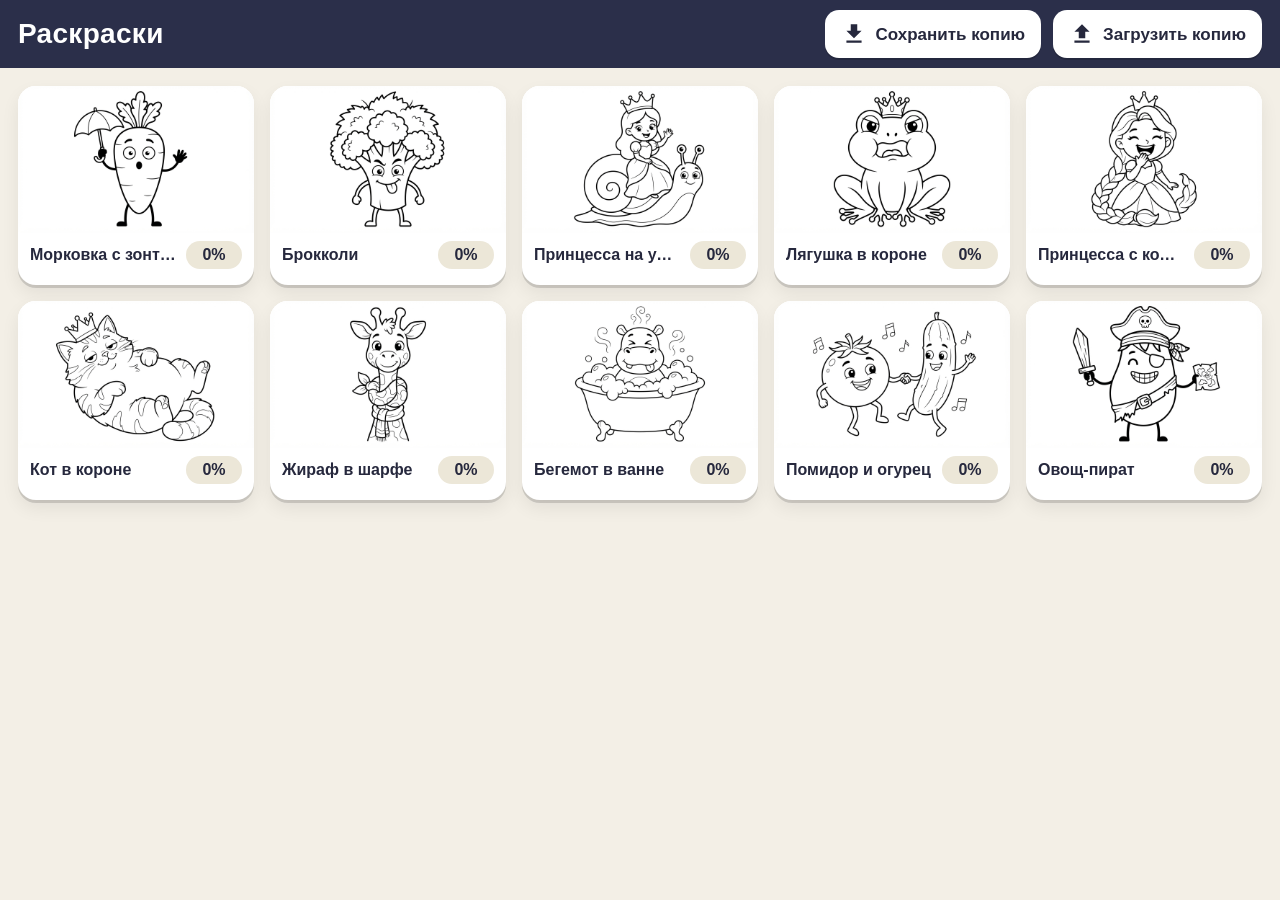
==== index.html @ 7105adc5 "Раскраски: PWA для раскрашивания и рисования по цифрам Co-Authored-By: Claude Sonnet 5.5 <noreply@an" ====
<!doctype html>
<html lang="ru">
<head>
<meta charset="utf-8">
<meta name="viewport" content="width=device-width, initial-scale=1, maximum-scale=1, user-scalable=no, viewport-fit=cover">
<meta name="theme-color" content="#2b2f4a">
<meta name="mobile-web-app-capable" content="yes">
<meta name="apple-mobile-web-app-capable" content="yes">
<title>Раскраски</title>
<link rel="manifest" href="manifest.json">
<link rel="icon" href="icons/icon-192.png" type="image/png">
<link rel="apple-touch-icon" href="icons/icon-192.png">
<link rel="stylesheet" href="css/style.css">
</head>
<body>

<!-- ============ Галерея ============ -->
<section id="gallery" class="screen">
  <header class="gbar">
    <h1>Раскраски</h1>
    <span id="offline-badge" class="badge" hidden>Работает без интернета</span>
    <div class="spacer"></div>
    <button id="btn-export" class="btn"><svg viewBox="0 0 24 24"><path d="M19 9h-4V3H9v6H5l7 7 7-7zM5 18v2h14v-2H5z"/></svg><span>Сохранить копию</span></button>
    <button id="btn-import" class="btn"><svg viewBox="0 0 24 24"><path d="M9 16h6v-6h4l-7-7-7 7h4zm-4 2h14v2H5z"/></svg><span>Загрузить копию</span></button>
    <input id="file-import" type="file" accept=".json,application/json" hidden>
  </header>
  <main id="grid" class="grid"></main>
</section>

<!-- ============ Раскраска ============ -->
<section id="paint" class="screen" hidden>
  <div class="stage">
    <div class="topbar">
      <button id="btn-back" class="btn"><svg viewBox="0 0 24 24"><path d="M20 11H7.83l5.59-5.59L12 4l-8 8 8 8 1.41-1.41L7.83 13H20v-2z"/></svg><span>Галерея</span></button>
      <button id="btn-undo" class="btn" aria-label="Отмена"><svg viewBox="0 0 24 24"><path d="M12.5 8c-2.65 0-5.05.99-6.9 2.6L2 7v9h9l-3.62-3.62c1.39-1.16 3.16-1.88 5.12-1.88 3.54 0 6.55 2.31 7.6 5.5l2.37-.78C21.08 11.03 17.15 8 12.5 8z"/></svg><span>Отмена</span></button>
      <button id="btn-redo" class="btn" aria-label="Повтор"><svg viewBox="0 0 24 24"><path d="M18.4 10.6C16.55 8.99 14.15 8 11.5 8c-4.65 0-8.58 3.03-9.96 7.22L3.9 16c1.05-3.19 4.05-5.5 7.6-5.5 1.95 0 3.73.72 5.12 1.88L13 16h9V7l-3.6 3.6z"/></svg><span>Повтор</span></button>
      <div class="seg" role="group" aria-label="Режим">
        <button id="mode-free" class="segbtn on">Свободно</button>
        <button id="mode-num" class="segbtn">По цифрам</button>
      </div>
      <button id="btn-hint" class="btn accent" aria-label="Подсказка"><svg viewBox="0 0 24 24"><path d="M9 21c0 .55.45 1 1 1h4c.55 0 1-.45 1-1v-1H9v1zm3-19C8.14 2 5 5.14 5 9c0 2.38 1.19 4.47 3 5.74V17c0 .55.45 1 1 1h6c.55 0 1-.45 1-1v-2.26c1.81-1.27 3-3.36 3-5.74 0-3.86-3.14-7-7-7z"/></svg><span>Подсказка</span></button>
      <div class="spacer"></div>
      <span id="pct" class="pct">0%</span>
      <button id="btn-clear" class="btn" aria-label="Очистить"><svg viewBox="0 0 24 24"><path d="M6 19c0 1.1.9 2 2 2h8c1.1 0 2-.9 2-2V7H6v12zM19 4h-3.5l-1-1h-5l-1 1H5v2h14V4z"/></svg></button>
    </div>
    <div id="host" class="canvas-host">
      <canvas id="cv"></canvas>
      <div class="zoombtns">
        <button id="z-in" class="btn sq" aria-label="Приблизить"><svg viewBox="0 0 24 24"><path d="M19 13h-6v6h-2v-6H5v-2h6V5h2v6h6v2z"/></svg></button>
        <button id="z-out" class="btn sq" aria-label="Отдалить"><svg viewBox="0 0 24 24"><path d="M19 13H5v-2h14v2z"/></svg></button>
        <button id="z-fit" class="btn sq" aria-label="Сбросить масштаб"><svg viewBox="0 0 24 24"><path d="M7 14H5v5h5v-2H7v-3zm-2-4h2V7h3V5H5v5zm12 7h-3v2h5v-5h-2v3zM14 5v2h3v3h2V5h-5z"/></svg></button>
      </div>
      <div id="loading" class="loading" hidden><div class="spinner"></div><div id="loading-text">Готовлю картинку…</div></div>
    </div>
  </div>
  <aside id="palette" class="panel" aria-label="Палитра"></aside>
</section>

<div id="toast" class="toast" role="status" aria-live="polite"></div>

<div id="modal" class="modal" hidden>
  <div class="dialog">
    <h2 id="modal-title"></h2>
    <p id="modal-text"></p>
    <div class="dlg-btns">
      <button id="modal-cancel" class="btn">Отмена</button>
      <button id="modal-ok" class="btn accent">Да</button>
    </div>
  </div>
</div>

<script type="module" src="js/main.js"></script>
</body>
</html>
---- css/style.css ----
:root {
  --bg: #f3efe6;
  --ink: #26283d;
  --bar: #2b2f4a;
  --bar-ink: #ffffff;
  --btn: #ffffff;
  --btn-ink: #26283d;
  --accent: #ff8a3d;
  --accent-ink: #ffffff;
  --ok: #2e9e4f;
  --line: #d9d3c3;
  --cell: clamp(48px, 6.6vh, 60px);
}
* { box-sizing: border-box; -webkit-tap-highlight-color: transparent; }
html, body { margin: 0; height: 100%; overflow: hidden; background: var(--bg); color: var(--ink);
  font-family: "Segoe UI", Roboto, "Helvetica Neue", Arial, sans-serif; overscroll-behavior: none;
  -webkit-user-select: none; user-select: none; touch-action: manipulation; }
[hidden] { display: none !important; }
.screen { position: absolute; inset: 0; display: flex; }
svg { width: 26px; height: 26px; fill: currentColor; flex: none; }

/* ---------- кнопки ---------- */
.btn { display: inline-flex; align-items: center; justify-content: center; gap: 8px; min-height: 48px; min-width: 48px;
  padding: 0 16px; border: 0; border-radius: 14px; background: var(--btn); color: var(--btn-ink);
  font-family: inherit; font-size: 17px; font-weight: 600; line-height: 1; box-shadow: 0 2px 0 rgba(0,0,0,.18); cursor: pointer; white-space: nowrap; }
.btn:active { transform: translateY(1px); box-shadow: none; }
.btn[disabled] { opacity: .35; pointer-events: none; }
.btn.accent { background: var(--accent); color: var(--accent-ink); }
.btn.sq { padding: 0; width: 52px; min-height: 52px; border-radius: 14px; }

/* ---------- галерея ---------- */
#gallery { flex-direction: column; }
.gbar { display: flex; align-items: center; gap: 12px; padding: 10px 18px; background: var(--bar); color: var(--bar-ink); min-height: 68px; }
.gbar h1 { margin: 0; font-size: 28px; font-weight: 800; letter-spacing: .3px; }
.badge { background: rgba(255,255,255,.16); border-radius: 999px; padding: 6px 12px; font-size: 14px; }
.spacer { flex: 1; }
.grid { flex: 1; overflow-y: auto; padding: 18px; display: grid; gap: 16px;
  grid-template-columns: repeat(auto-fill, minmax(210px, 1fr)); align-content: start; }
.tile { position: relative; display: flex; flex-direction: column; padding: 0; border: 0; background: #fff; border-radius: 18px;
  overflow: hidden; box-shadow: 0 3px 0 rgba(0,0,0,.14), 0 8px 18px rgba(0,0,0,.07); cursor: pointer; font-family: inherit; color: inherit; text-align: left; }
.tile:active { transform: scale(.985); }
.tile .thumb { aspect-ratio: 1312 / 816; width: 100%; display: block; object-fit: cover; background: #fff; }
.tile .meta { width: 100%; min-width: 0; display: flex; align-items: center; gap: 10px; padding: 8px 12px 10px; }
.tile .name { flex: 1; min-width: 0; font-size: 16px; font-weight: 600; white-space: nowrap; overflow: hidden; text-overflow: ellipsis; }
.tile .pbadge { flex: none; white-space: nowrap; min-width: 56px; text-align: center; padding: 5px 8px; border-radius: 999px; background: #ece7d8; font-weight: 800; font-size: 16px; }
.tile.started .pbadge { background: #ffe2c7; }
.tile.done .pbadge { background: var(--ok); color: #fff; }
.tile .bar { height: 6px; background: #ece7d8; }
.tile .bar i { display: block; height: 100%; width: 0; background: var(--accent); }
.tile.done .bar i { background: var(--ok); }

/* ---------- экран раскраски ---------- */
#paint { flex-direction: row; }
.stage { flex: 1; min-width: 0; display: flex; flex-direction: column; }
.topbar { display: flex; align-items: center; gap: 10px; padding: 8px 12px; background: var(--bar); min-height: 66px; flex-wrap: nowrap; overflow-x: auto; }
.pct { color: #fff; font-weight: 800; font-size: 20px; min-width: 56px; text-align: right; }
.seg { display: inline-flex; background: rgba(255,255,255,.16); border-radius: 16px; padding: 4px; gap: 4px; }
.segbtn { min-height: 48px; padding: 0 16px; border: 0; border-radius: 12px; background: transparent; color: #fff; font-family: inherit; font-size: 17px; font-weight: 700; line-height: 1; cursor: pointer; white-space: nowrap; }
.segbtn.on { background: #fff; color: var(--ink); }
.canvas-host { position: relative; flex: 1; min-height: 0; background: #cfd4dc; overflow: hidden; }
.canvas-host.shake { animation: shake .32s linear; }
@keyframes shake { 0%,100% { transform: translateX(0); } 20% { transform: translateX(-9px); } 40% { transform: translateX(8px); } 60% { transform: translateX(-6px); } 80% { transform: translateX(4px); } }
#cv { position: absolute; inset: 0; width: 100%; height: 100%; touch-action: none; display: block; }
.zoombtns { position: absolute; left: 12px; bottom: 12px; display: flex; flex-direction: column; gap: 8px; }
.zoombtns .btn { opacity: .92; }
.loading { position: absolute; inset: 0; display: flex; flex-direction: column; align-items: center; justify-content: center; gap: 14px;
  background: rgba(243,239,230,.92); font-size: 20px; font-weight: 600; }
.spinner { width: 46px; height: 46px; border: 5px solid #e3dcc9; border-top-color: var(--accent); border-radius: 50%; animation: spin .9s linear infinite; }
@keyframes spin { to { transform: rotate(360deg); } }

/* ---------- палитра ---------- */
.panel { width: calc(var(--cell) * 4 + 12px * 2 + 8px * 3 + 6px); flex: none; background: #fbf8f1; border-left: 2px solid var(--line);
  padding: 10px 12px; overflow-y: auto; display: grid; grid-template-columns: repeat(4, var(--cell)); grid-auto-rows: var(--cell);
  gap: 8px; align-content: start; justify-content: center; }
.panel.numbers .sw { font-size: 24px; font-weight: 800; }
.sw { position: relative; border: 3px solid rgba(0,0,0,.14); border-radius: 14px; padding: 0; cursor: pointer; display: flex; align-items: center; justify-content: center;
  font-family: inherit; box-shadow: 0 2px 0 rgba(0,0,0,.14); }
.sw:active { transform: translateY(1px); }
.sw.sel { border-color: #fff; outline: 4px solid var(--ink); outline-offset: -1px; z-index: 1; }
.sw .left { position: absolute; right: 3px; bottom: 2px; font-size: 11px; font-weight: 700; padding: 1px 4px; border-radius: 8px; background: rgba(255,255,255,.85); color: #222; }
.sw.done { opacity: .45; }
.sw.done .left { background: var(--ok); color: #fff; }
.sw.pulse { animation: pulse .5s ease 2; }
@keyframes pulse { 50% { transform: scale(1.18); } }
.sw.custom { background: conic-gradient(red, yellow, lime, aqua, blue, magenta, red); overflow: hidden; }
.sw.custom input { position: absolute; inset: 0; width: 100%; height: 100%; opacity: 0; cursor: pointer; border: 0; padding: 0; }
.sw.custom svg { fill: #fff; filter: drop-shadow(0 0 3px rgba(0,0,0,.8)); pointer-events: none; }

/* ---------- прочее ---------- */
.toast { position: fixed; left: 50%; bottom: 28px; transform: translate(-50%, 20px); background: rgba(30,32,50,.94); color: #fff; padding: 14px 22px;
  border-radius: 16px; font-size: 18px; font-weight: 600; opacity: 0; pointer-events: none; transition: opacity .2s, transform .2s; z-index: 50; max-width: 80vw; text-align: center; }
.toast.show { opacity: 1; transform: translate(-50%, 0); }
.modal { position: fixed; inset: 0; background: rgba(20,22,40,.55); display: flex; align-items: center; justify-content: center; z-index: 60; }
.dialog { background: #fff; border-radius: 22px; padding: 24px 26px; width: min(520px, 90vw); box-shadow: 0 20px 60px rgba(0,0,0,.4); }
.dialog h2 { margin: 0 0 8px; font-size: 24px; }
.dialog p { margin: 0 0 20px; font-size: 18px; line-height: 1.35; }
.dlg-btns { display: flex; justify-content: flex-end; gap: 12px; }
.dlg-btns .btn { box-shadow: 0 2px 0 rgba(0,0,0,.25); border: 2px solid #e7e1d1; }
.dlg-btns .btn.accent { border-color: transparent; }

@media (max-width: 1100px) { .topbar .btn span { display: none; } .topbar #btn-back span { display: inline; } }
@media (max-width: 820px) { .panel { --cell: 48px; } .gbar .btn span { display: none; } }

/* ---------- инструменты и эффекты ---------- */
.sec { grid-column: 1 / -1; align-self: end; padding: 2px 2px 0; font-size: 13px; font-weight: 800; letter-spacing: .6px;
  text-transform: uppercase; color: #77748a; height: auto; }
.sw.tool { background: #fff; color: var(--ink); }
.sw.tool svg { width: 30px; height: 30px; }
.sw .dot { display: block; background: var(--ink); border-radius: 50%; }
.sw.fx { --cur: #e53935; font-size: 26px; line-height: 1; color: #fff; text-shadow: 0 0 3px rgba(0,0,0,.45); }
.fx-plain { background: var(--cur); }
.fx-glitter {
  background:
    radial-gradient(circle at 24% 28%, #fff 0 2px, transparent 3px),
    radial-gradient(circle at 74% 24%, #fff 0 1.5px, transparent 2.5px),
    radial-gradient(circle at 60% 72%, #ffe27a 0 2.5px, transparent 3.5px),
    radial-gradient(circle at 22% 76%, #fff 0 1.5px, transparent 2.5px),
    radial-gradient(circle at 84% 62%, #fff 0 1.5px, transparent 2.5px),
    var(--cur);
}
.fx-rainbow { background: linear-gradient(135deg, #ff3b3b, #ff9a1f, #ffe135, #4cd964, #35c8ff, #6b5bff, #c453ff); }
.fx-hearts, .fx-stars { background: #fde8ef; background: color-mix(in srgb, var(--cur) 22%, white); color: var(--cur); text-shadow: none; }
.fx-gold { background: linear-gradient(135deg, #9a7418, #e8c25a 35%, #fff1a8 55%, #e8c25a 75%, #9a7418); }
.fx-silver { background: linear-gradient(135deg, #8d949e, #dfe3e8 35%, #fff 55%, #dfe3e8 75%, #8d949e); }
.fx-pearl { background: linear-gradient(135deg, #ffd1e8, #d8c8ff 28%, #c4f0ff 52%, #d4ffe8 74%, #fff3c4); }
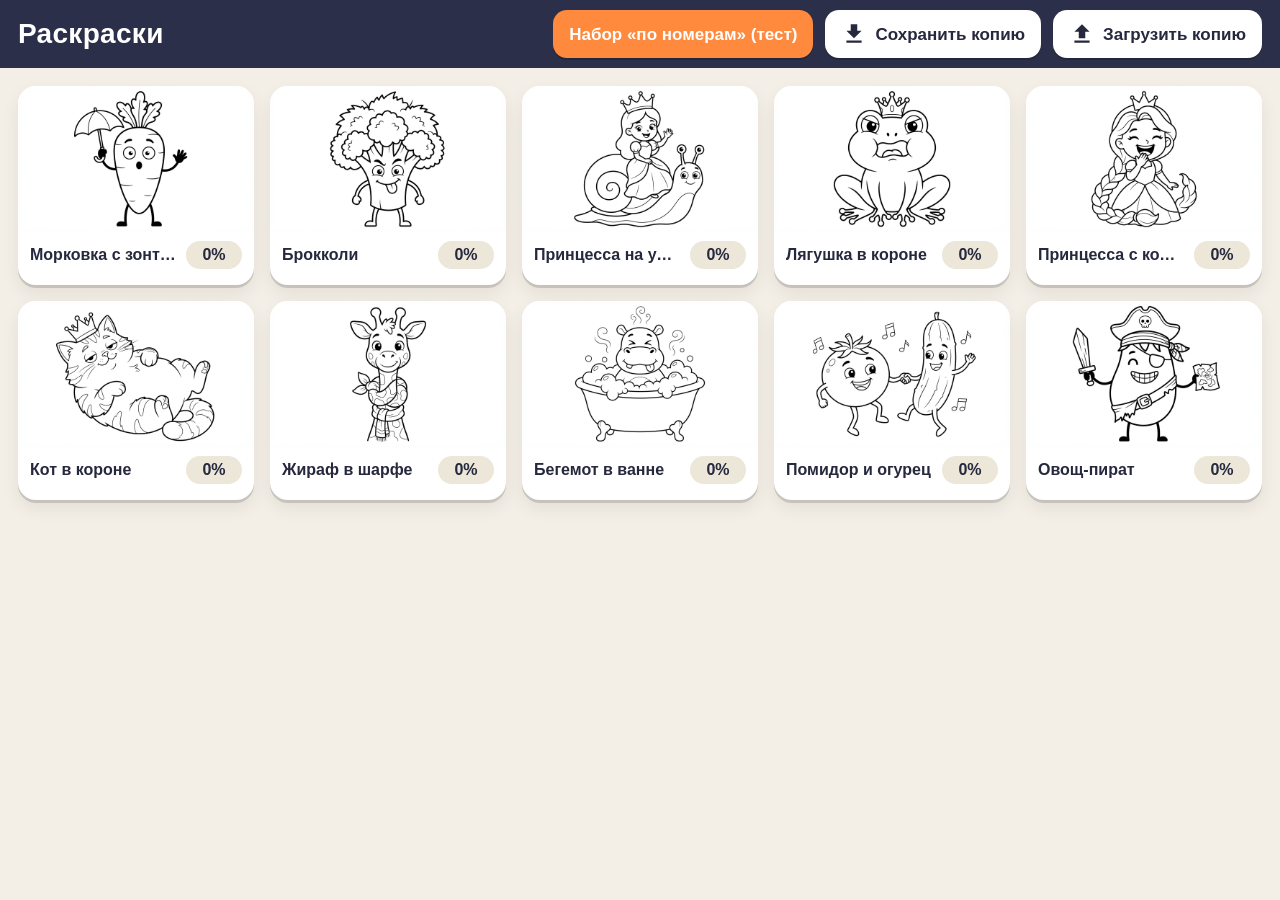
==== commit 69a75366: "Вариант «набор»: рисуем по номерам кистью, рамка, цветные контуры, 10 баночек Co-Authored-By: Claude" ====
--- a/index.html
+++ b/index.html
@@ -20,6 +20,7 @@
     <h1>Раскраски</h1>
     <span id="offline-badge" class="badge" hidden>Работает без интернета</span>
     <div class="spacer"></div>
+    <a class="btn accent" href="kit.html">Набор «по номерам» (тест)</a>
     <button id="btn-export" class="btn"><svg viewBox="0 0 24 24"><path d="M19 9h-4V3H9v6H5l7 7 7-7zM5 18v2h14v-2H5z"/></svg><span>Сохранить копию</span></button>
     <button id="btn-import" class="btn"><svg viewBox="0 0 24 24"><path d="M9 16h6v-6h4l-7-7-7 7h4zm-4 2h14v2H5z"/></svg><span>Загрузить копию</span></button>
     <input id="file-import" type="file" accept=".json,application/json" hidden>
--- a/css/style.css
+++ b/css/style.css
@@ -123,3 +123,4 @@
 .fx-gold { background: linear-gradient(135deg, #9a7418, #e8c25a 35%, #fff1a8 55%, #e8c25a 75%, #9a7418); }
 .fx-silver { background: linear-gradient(135deg, #8d949e, #dfe3e8 35%, #fff 55%, #dfe3e8 75%, #8d949e); }
 .fx-pearl { background: linear-gradient(135deg, #ffd1e8, #d8c8ff 28%, #c4f0ff 52%, #d4ffe8 74%, #fff3c4); }
+a.btn { text-decoration: none; }
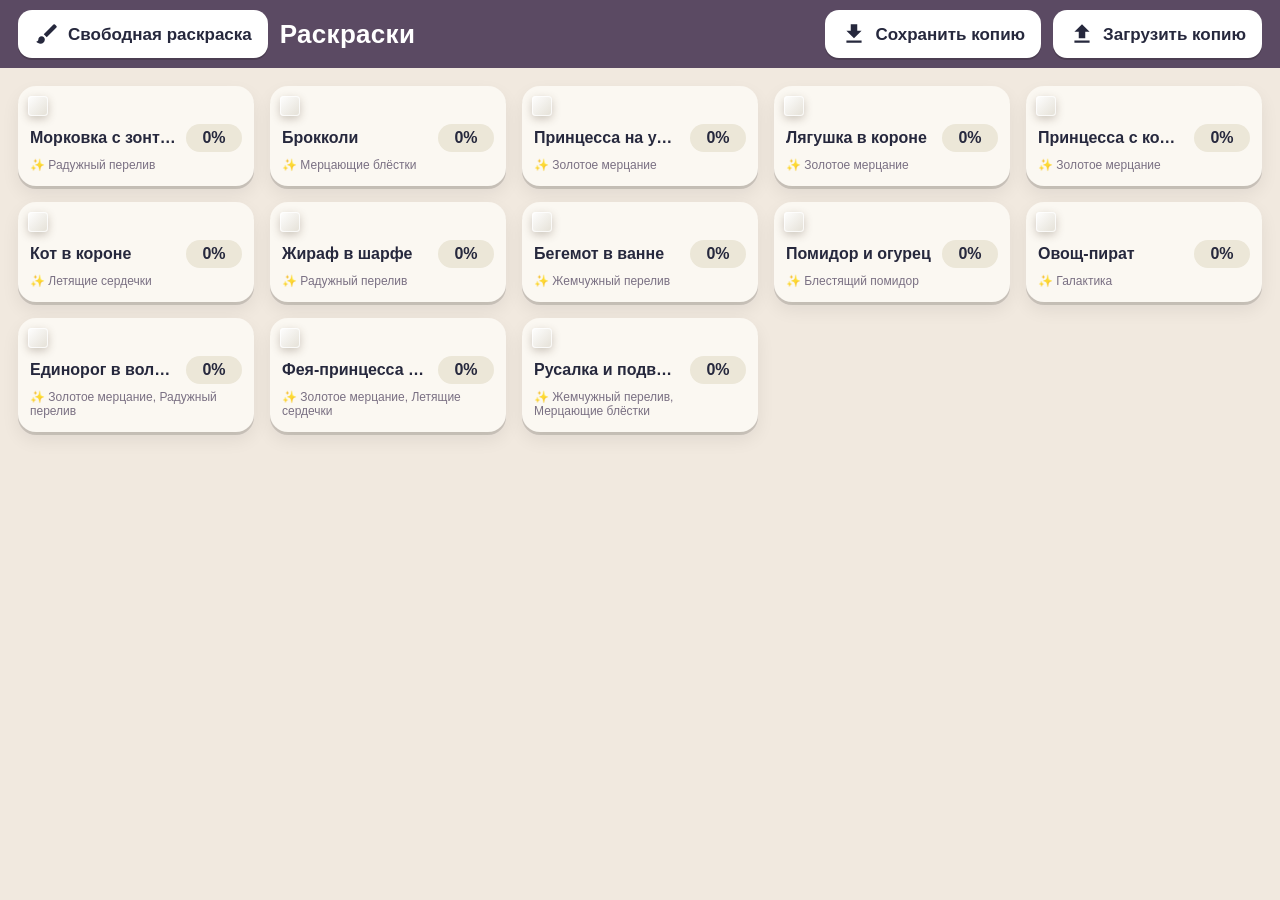
==== commit 168cbe0a: "Три новые картинки, боевое приложение: раскраски по номерам как главная, свободная раскраска в free." ====
--- a/index.html
+++ b/index.html
@@ -3,41 +3,42 @@
 <head>
 <meta charset="utf-8">
 <meta name="viewport" content="width=device-width, initial-scale=1, maximum-scale=1, user-scalable=no, viewport-fit=cover">
-<meta name="theme-color" content="#2b2f4a">
+<meta name="theme-color" content="#5b4a63">
 <meta name="mobile-web-app-capable" content="yes">
-<meta name="apple-mobile-web-app-capable" content="yes">
 <title>Раскраски</title>
 <link rel="manifest" href="manifest.json">
 <link rel="icon" href="icons/icon-192.png" type="image/png">
-<link rel="apple-touch-icon" href="icons/icon-192.png">
 <link rel="stylesheet" href="css/style.css">
+<link rel="stylesheet" href="css/kit.css">
 </head>
-<body>
+<body class="kit">
 
-<!-- ============ Галерея ============ -->
+<!-- ============ Галерея набора ============ -->
 <section id="gallery" class="screen">
   <header class="gbar">
+    <a class="btn" href="free.html" aria-label="Свободная раскраска"><svg viewBox="0 0 24 24"><path d="M7 14c-1.66 0-3 1.34-3 3 0 1.31-1.16 2-2 2 .92 1.22 2.49 2 4 2 2.21 0 4-1.79 4-4 0-1.66-1.34-3-3-3zm13.71-9.37l-1.34-1.34a.996.996 0 0 0-1.41 0L9 12.25 11.75 15l8.96-8.96a.996.996 0 0 0 0-1.41z"/></svg><span>Свободная раскраска</span></a>
     <h1>Раскраски</h1>
     <span id="offline-badge" class="badge" hidden>Работает без интернета</span>
     <div class="spacer"></div>
-    <a class="btn accent" href="kit.html">Набор «по номерам» (тест)</a>
     <button id="btn-export" class="btn"><svg viewBox="0 0 24 24"><path d="M19 9h-4V3H9v6H5l7 7 7-7zM5 18v2h14v-2H5z"/></svg><span>Сохранить копию</span></button>
     <button id="btn-import" class="btn"><svg viewBox="0 0 24 24"><path d="M9 16h6v-6h4l-7-7-7 7h4zm-4 2h14v2H5z"/></svg><span>Загрузить копию</span></button>
     <input id="file-import" type="file" accept=".json,application/json" hidden>
   </header>
-  <main id="grid" class="grid"></main>
+  <main id="grid" class="grid kitgrid"></main>
 </section>
 
-<!-- ============ Раскраска ============ -->
+<!-- ============ Холст ============ -->
 <section id="paint" class="screen" hidden>
   <div class="stage">
     <div class="topbar">
       <button id="btn-back" class="btn"><svg viewBox="0 0 24 24"><path d="M20 11H7.83l5.59-5.59L12 4l-8 8 8 8 1.41-1.41L7.83 13H20v-2z"/></svg><span>Галерея</span></button>
       <button id="btn-undo" class="btn" aria-label="Отмена"><svg viewBox="0 0 24 24"><path d="M12.5 8c-2.65 0-5.05.99-6.9 2.6L2 7v9h9l-3.62-3.62c1.39-1.16 3.16-1.88 5.12-1.88 3.54 0 6.55 2.31 7.6 5.5l2.37-.78C21.08 11.03 17.15 8 12.5 8z"/></svg><span>Отмена</span></button>
       <button id="btn-redo" class="btn" aria-label="Повтор"><svg viewBox="0 0 24 24"><path d="M18.4 10.6C16.55 8.99 14.15 8 11.5 8c-4.65 0-8.58 3.03-9.96 7.22L3.9 16c1.05-3.19 4.05-5.5 7.6-5.5 1.95 0 3.73.72 5.12 1.88L13 16h9V7l-3.6 3.6z"/></svg><span>Повтор</span></button>
-      <div class="seg" role="group" aria-label="Режим">
-        <button id="mode-free" class="segbtn on">Свободно</button>
-        <button id="mode-num" class="segbtn">По цифрам</button>
+      <div class="seg" role="group" aria-label="Инструмент">
+        <button class="segbtn tool" data-tool="b0" aria-label="Тонкая кисть"><i class="dot" style="width:10px;height:10px"></i></button>
+        <button class="segbtn tool" data-tool="b1" aria-label="Средняя кисть"><i class="dot" style="width:18px;height:18px"></i></button>
+        <button class="segbtn tool" data-tool="b2" aria-label="Толстая кисть"><i class="dot" style="width:28px;height:28px"></i></button>
+        <button class="segbtn tool" data-tool="fill" aria-label="Залить область"><svg viewBox="0 0 24 24"><path d="M16.56 8.94L7.62 0 6.21 1.41l2.38 2.38-5.15 5.15c-.59.59-.59 1.54 0 2.12l5.5 5.5c.29.29.68.44 1.06.44s.77-.15 1.06-.44l5.5-5.5c.59-.58.59-1.53 0-2.12zM5.21 10L10 5.21 14.79 10H5.21zM19 11.5s-2 2.17-2 3.5c0 1.1.9 2 2 2s2-.9 2-2c0-1.33-2-3.5-2-3.5z"/></svg></button>
       </div>
       <button id="btn-hint" class="btn accent" aria-label="Подсказка"><svg viewBox="0 0 24 24"><path d="M9 21c0 .55.45 1 1 1h4c.55 0 1-.45 1-1v-1H9v1zm3-19C8.14 2 5 5.14 5 9c0 2.38 1.19 4.47 3 5.74V17c0 .55.45 1 1 1h6c.55 0 1-.45 1-1v-2.26c1.81-1.27 3-3.36 3-5.74 0-3.86-3.14-7-7-7z"/></svg><span>Подсказка</span></button>
       <div class="spacer"></div>
@@ -49,12 +50,13 @@
       <div class="zoombtns">
         <button id="z-in" class="btn sq" aria-label="Приблизить"><svg viewBox="0 0 24 24"><path d="M19 13h-6v6h-2v-6H5v-2h6V5h2v6h6v2z"/></svg></button>
         <button id="z-out" class="btn sq" aria-label="Отдалить"><svg viewBox="0 0 24 24"><path d="M19 13H5v-2h14v2z"/></svg></button>
+        <button id="z-anim" class="btn sq" aria-label="Анимация красок" aria-pressed="true"><svg viewBox="0 0 24 24"><path d="M19 9l1.25-2.75L23 5l-2.75-1.25L19 1l-1.25 2.75L15 5l2.75 1.25L19 9zm-7.5.5L9 4 6.5 9.5 1 12l5.5 2.5L9 20l2.5-5.5L17 12l-5.5-2.5zM19 15l-1.25 2.75L15 19l2.75 1.25L19 23l1.25-2.75L23 19l-2.75-1.25L19 15z"/></svg></button>
         <button id="z-fit" class="btn sq" aria-label="Сбросить масштаб"><svg viewBox="0 0 24 24"><path d="M7 14H5v5h5v-2H7v-3zm-2-4h2V7h3V5H5v5zm12 7h-3v2h5v-5h-2v3zM14 5v2h3v3h2V5h-5z"/></svg></button>
       </div>
       <div id="loading" class="loading" hidden><div class="spinner"></div><div id="loading-text">Готовлю картинку…</div></div>
     </div>
   </div>
-  <aside id="palette" class="panel" aria-label="Палитра"></aside>
+  <aside id="palette" class="panel kitpanel" aria-label="Баночки с краской"></aside>
 </section>
 
 <div id="toast" class="toast" role="status" aria-live="polite"></div>
@@ -70,6 +72,6 @@
   </div>
 </div>
 
-<script type="module" src="js/main.js"></script>
+<script type="module" src="js/kit.js"></script>
 </body>
 </html>
--- a/css/style.css
+++ b/css/style.css
@@ -124,3 +124,23 @@
 .fx-silver { background: linear-gradient(135deg, #8d949e, #dfe3e8 35%, #fff 55%, #dfe3e8 75%, #8d949e); }
 .fx-pearl { background: linear-gradient(135deg, #ffd1e8, #d8c8ff 28%, #c4f0ff 52%, #d4ffe8 74%, #fff3c4); }
 a.btn { text-decoration: none; }
+
+/* ---------- волшебные (анимированные) краски ---------- */
+@keyframes flow { to { background-position: 300% 0; } }
+@keyframes glow { from { filter: brightness(1) saturate(1); } to { filter: brightness(1.28) saturate(1.25); } }
+@keyframes beat { from { font-size: 20px; } to { font-size: 31px; } }
+.fx-twinkle {
+  background:
+    radial-gradient(circle at 24% 28%, #fff 0 2.5px, transparent 4px), radial-gradient(circle at 74% 24%, #fff 0 2px, transparent 3.5px),
+    radial-gradient(circle at 60% 72%, #ffe27a 0 3px, transparent 4.5px), radial-gradient(circle at 22% 76%, #fff 0 2px, transparent 3.5px), var(--cur);
+  animation: glow 1.3s ease-in-out infinite alternate;
+}
+.fx-rainflow { background: linear-gradient(120deg, #ff3b3b, #ff9a1f, #ffe135, #4cd964, #35c8ff, #6b5bff, #c453ff, #ff3b3b); background-size: 300% 100%; animation: flow 2.6s linear infinite; }
+.fx-galaxy {
+  background: radial-gradient(circle at 28% 30%, rgba(200,80,170,.8), transparent 55%), radial-gradient(circle at 76% 72%, rgba(58,160,200,.8), transparent 55%),
+    radial-gradient(circle at 60% 25%, #fff 0 1.5px, transparent 2.5px), radial-gradient(circle at 30% 75%, #fff 0 1.5px, transparent 2.5px), #2a1b5a;
+  animation: glow 1.8s ease-in-out infinite alternate;
+}
+.fx-pearlflow { background: linear-gradient(120deg, #ffd1e8, #d8c8ff, #c4f0ff, #d4ffe8, #fff3c4, #ffd1e8); background-size: 300% 100%; animation: flow 3.6s linear infinite; }
+.fx-flyhearts { background: #fde8ef; color: #ff4f81; text-shadow: none; animation: beat .9s ease-in-out infinite alternate; }
+@media (prefers-reduced-motion: reduce) { .fx-twinkle, .fx-rainflow, .fx-galaxy, .fx-pearlflow, .fx-flyhearts { animation: none; } }
--- a/css/kit.css
+++ b/css/kit.css
@@ -0,0 +1,56 @@
+/* Вариант «набор»: пастельные тона, рамка, баночки с краской */
+body.kit { --bg: #f1e9df; --bar: #5b4a63; --accent: #e8738f; --pot: clamp(68px, 10vh, 90px); background: var(--bg); }
+.kitpanel { --pot: clamp(48px, calc((100vh - 150px) / var(--rows, 5) - 14px), 90px); }
+
+.kit .gbar h1 { font-size: 26px; }
+.kit .topbar { gap: 8px; }
+.kit .canvas-host { background: #d9d0c4; }
+.kit .loading { background: rgba(241,233,223,.93); }
+
+/* галерея: готовая картинка в рамке, как на коробке */
+.kitgrid { grid-template-columns: repeat(auto-fill, minmax(230px, 1fr)); }
+.kit .tile { background: #fbf8f2; }
+.kit .tile .frame { padding: 10px; background: linear-gradient(135deg, #fff, #e4e0d6); margin: 10px 10px 0; border-radius: 4px; box-shadow: 0 3px 8px rgba(70,50,30,.25), inset 0 0 0 1px rgba(255,255,255,.8); }
+.kit .tile .thumb { width: 100%; aspect-ratio: 1312 / 816; background: #fff; box-shadow: inset 0 0 0 1px rgba(0,0,0,.18); object-fit: cover; display: block; }
+.kit .tile .thumb.wait { background: repeating-linear-gradient(45deg, #fff, #fff 8px, #f3efe7 8px, #f3efe7 16px); }
+.kit .tile .bar i { background: var(--accent); }
+.kit .tile.started .pbadge { background: #fbd9e2; }
+.kit .tile .sub { font-size: 12px; color: #7a7083; padding: 0 12px 8px; margin-top: -4px; }
+
+/* инструменты в верхней панели */
+.seg .dot { display: block; background: currentColor; border-radius: 50%; }
+.seg .segbtn { display: inline-flex; align-items: center; justify-content: center; min-width: 52px; padding: 0 10px; }
+.seg .segbtn svg { width: 26px; height: 26px; }
+
+/* панель с баночками */
+.kitpanel { width: calc(var(--pot) * 2 + 12px + 14px * 2 + 8px); padding: 16px 14px; display: flex; flex-direction: column; align-items: center; justify-content: flex-start; align-content: flex-start; gap: 10px; background: #f8f2e9; border-left: 2px solid #e3d8c8; }
+.kitpanel .ttl { font-size: 13px; font-weight: 800; letter-spacing: .6px; text-transform: uppercase; color: #8b7f95; align-self: flex-start; }
+.pots { display: grid; grid-template-columns: repeat(2, var(--pot)); gap: 14px 12px; }
+.pot { --c: #ccc; position: relative; width: var(--pot); height: var(--pot); padding: 0; border: 0; border-radius: 50%; background: #fff; cursor: pointer;
+  box-shadow: 0 4px 0 rgba(60,40,30,.2), 0 0 0 2px rgba(60,40,30,.07); transition: transform .12s; }
+.pot .paint { position: absolute; inset: 8%; border-radius: 50%; background: radial-gradient(circle at 50% 55%, var(--c) 0 58%, color-mix(in srgb, var(--c) 80%, #000) 100%);
+  box-shadow: inset 0 -5px 8px rgba(0,0,0,.16), inset 0 3px 5px rgba(255,255,255,.4); }
+.pot .paint::before { content: ''; position: absolute; inset: 0; border-radius: 50%; z-index: 1; background: radial-gradient(circle at 32% 26%, rgba(255,255,255,.7) 0 9%, transparent 10%); }
+.pot .num { position: absolute; left: 50%; top: 50%; width: 46%; height: 46%; transform: translate(-50%, -50%); border-radius: 50%; background: #fff; color: #2a2638;
+  font-weight: 800; font-size: calc(var(--pot) * .27); display: flex; align-items: center; justify-content: center; box-shadow: 0 1px 3px rgba(0,0,0,.35); }
+.pot .left { position: absolute; right: -5px; bottom: -5px; min-width: 26px; height: 26px; padding: 0 6px; border-radius: 13px; background: #5b4a63; color: #fff; font-size: 13px; font-weight: 700;
+  display: flex; align-items: center; justify-content: center; border: 2px solid #f8f2e9; }
+.pot.sel { transform: translateY(-5px) scale(1.07); box-shadow: 0 0 0 4px #5b4a63, 0 9px 0 rgba(60,40,30,.18); z-index: 1; }
+.pot.done { opacity: .42; }
+.pot.done .left { background: var(--ok); }
+.pot.empty { opacity: .25; pointer-events: none; }
+.pot.glitter .paint::after { content: ''; position: absolute; inset: 0; border-radius: 50%;
+  background: radial-gradient(circle at 22% 62%, #fff 0 2px, transparent 3px), radial-gradient(circle at 78% 30%, #fff 0 2px, transparent 3px), radial-gradient(circle at 70% 78%, #fff6c9 0 2.5px, transparent 3.5px),
+    radial-gradient(circle at 36% 20%, #fff6c9 0 1.5px, transparent 2.5px), radial-gradient(circle at 86% 58%, #fff 0 1.5px, transparent 2.5px); }
+.pot.pulse { animation: pulse .5s ease 2; }
+.potname { font-size: 12px; color: #7a7083; text-align: center; min-height: 32px; line-height: 1.25; }
+
+/* волшебные (анимированные) баночки */
+.pot.fx-twinkle .paint, .pot.fx-flyhearts .paint { animation: glow 1.3s ease-in-out infinite alternate; }
+.pot.fx-rainflow .paint { background: linear-gradient(120deg, #ff3b3b, #ff9a1f, #ffe135, #4cd964, #35c8ff, #6b5bff, #c453ff, #ff3b3b); background-size: 300% 100%; animation: flow 2.6s linear infinite; }
+.pot.fx-pearlflow .paint { background: linear-gradient(120deg, #ffd1e8, #d8c8ff, #c4f0ff, #d4ffe8, #fff3c4, #ffd1e8); background-size: 300% 100%; animation: flow 3.6s linear infinite; }
+.pot.fx-galaxy .paint { background: radial-gradient(circle at 30% 30%, rgba(200,80,170,.85), transparent 55%), radial-gradient(circle at 74% 72%, rgba(58,160,200,.85), transparent 55%), #2a1b5a; animation: glow 1.8s ease-in-out infinite alternate; }
+.pot.fx-galaxy .paint::after, .pot.fx-flyhearts .paint::after, .pot.fx-twinkle .paint::after { content: ''; position: absolute; inset: 0; border-radius: 50%;
+  background: radial-gradient(circle at 22% 62%, #fff 0 2px, transparent 3px), radial-gradient(circle at 78% 30%, #fff 0 2px, transparent 3px), radial-gradient(circle at 70% 78%, #fff6c9 0 2.5px, transparent 3.5px); }
+.pot.fx-flyhearts .paint::after { background: radial-gradient(circle at 30% 70%, #ff4f81 0 4px, transparent 5px), radial-gradient(circle at 70% 40%, #ff4f81 0 3px, transparent 4px), radial-gradient(circle at 55% 78%, #fff 0 3px, transparent 4px); }
+@media (prefers-reduced-motion: reduce) { .pot.magic .paint { animation: none; } }
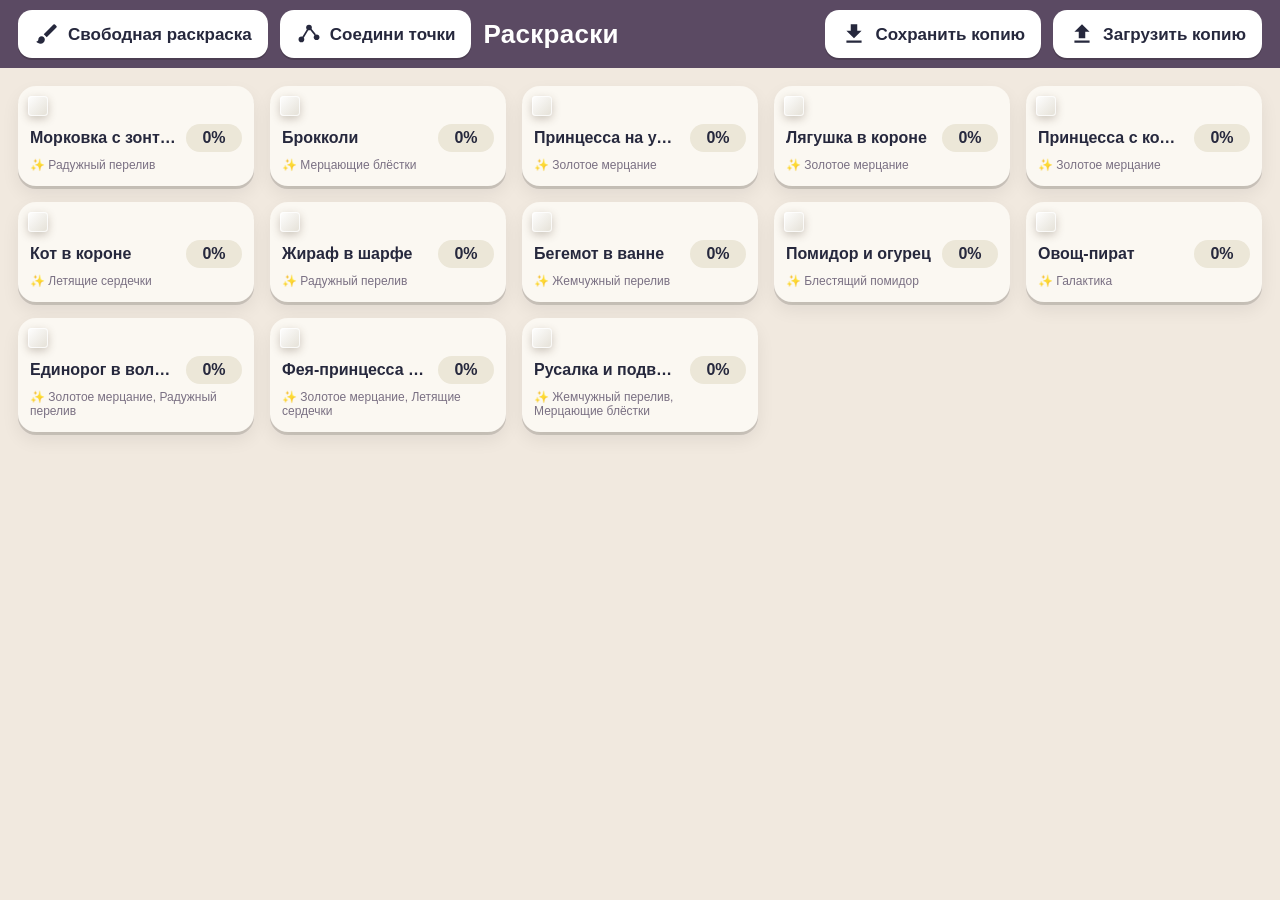
==== commit dcc1f395: "Соедини точки: игра с пронумерованными точками по контуру и раскрашенной картиной в конце Co-Authore" ====
--- a/index.html
+++ b/index.html
@@ -17,6 +17,7 @@
 <section id="gallery" class="screen">
   <header class="gbar">
     <a class="btn" href="free.html" aria-label="Свободная раскраска"><svg viewBox="0 0 24 24"><path d="M7 14c-1.66 0-3 1.34-3 3 0 1.31-1.16 2-2 2 .92 1.22 2.49 2 4 2 2.21 0 4-1.79 4-4 0-1.66-1.34-3-3-3zm13.71-9.37l-1.34-1.34a.996.996 0 0 0-1.41 0L9 12.25 11.75 15l8.96-8.96a.996.996 0 0 0 0-1.41z"/></svg><span>Свободная раскраска</span></a>
+    <a class="btn" href="dots.html" aria-label="Соедини точки"><svg viewBox="0 0 24 24"><circle cx="5" cy="17" r="2.6"/><circle cx="12" cy="6" r="2.6"/><circle cx="19" cy="15" r="2.6"/><path d="M6.4 15.2L10.8 8M13.4 7.4l4.4 5.4" stroke="currentColor" stroke-width="1.6" fill="none"/></svg><span>Соедини точки</span></a>
     <h1>Раскраски</h1>
     <span id="offline-badge" class="badge" hidden>Работает без интернета</span>
     <div class="spacer"></div>
